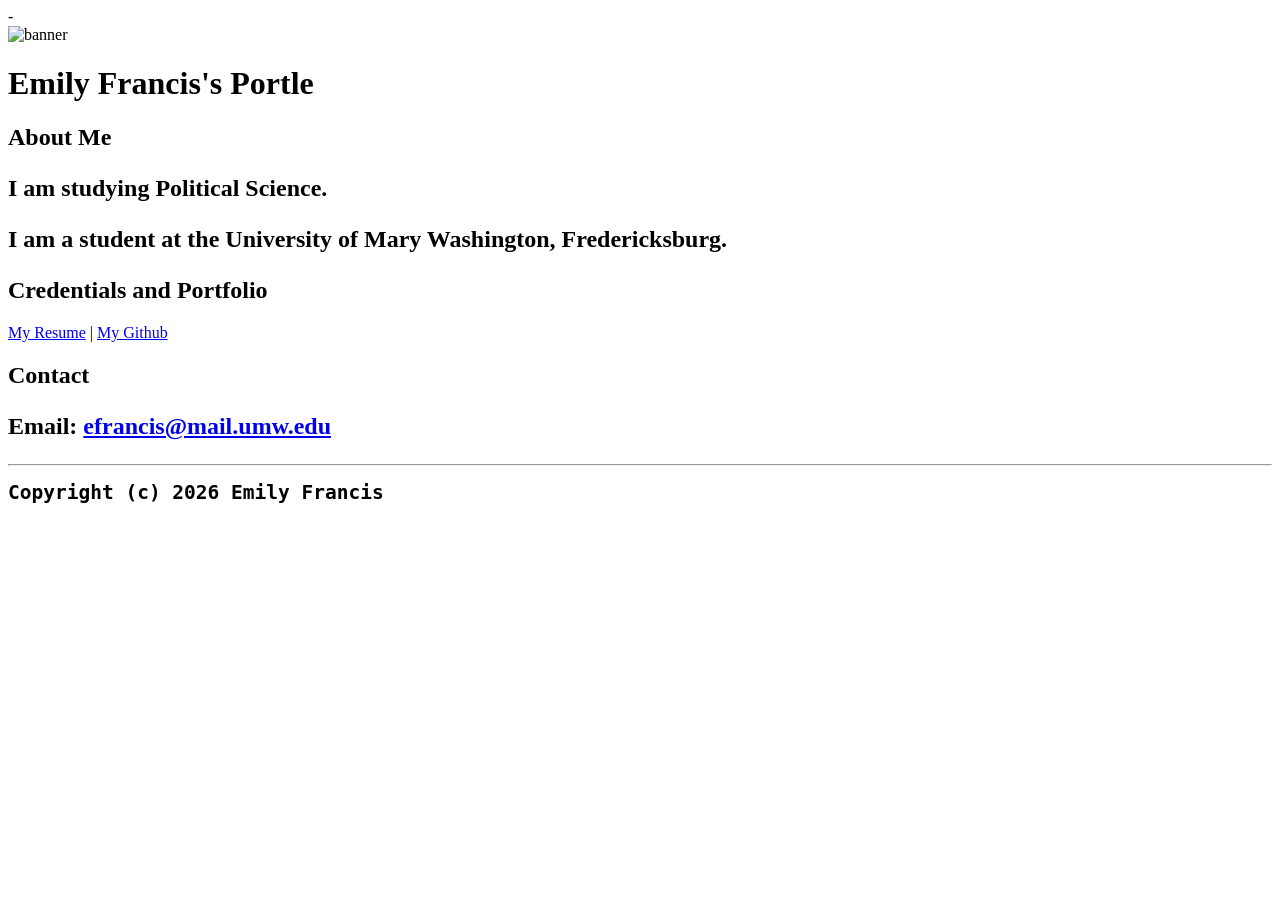
==== index.html @ e5f0472a "Add files via upload" ====
<!doctype html>

<!-- this is a comment for human! -->

<html lang="en">

  <header>
<title>Emily Francis's Portle</title>
<link rel="stylesheet" href="css/master.css">
<link rel="faviconicon" href="favicon.ico" type="image/x-icon">
<link rel="shortcut" href="favicon.ico" type="image/x-icom">
-<meta name="viewport" content="width=device width, initial scale=1, shrink to fit=no">
<meta name="name" content="Emily Francis's Portal">
<meta name="robots" content="noindex, nofollow">
  </header>

  <body>
    <img src="images/banner.jpg" width="75%" alt="banner">
<h1>Emily Francis's Portle<h1>
  <h2>About Me<h2>
    <p>I am studying Political Science.</p>
    <p>I am a student at the University of Mary Washington, Fredericksburg.</p>
<h2>Credentials and Portfolio</h2>

<p><a href="resume.html"> My Resume</a> | <a href="https://github.com/emilyafrancis">My Github</a></p>
<h2>Contact</p>

<p>Email: <a href="mailto:efrancis@mail.umw.edu">efrancis@mail.umw.edu</a></p>
  </body>

  <footer>
<hr>
<code>Copyright (c) 2026 Emily Francis</code>
  </footer>

</html>
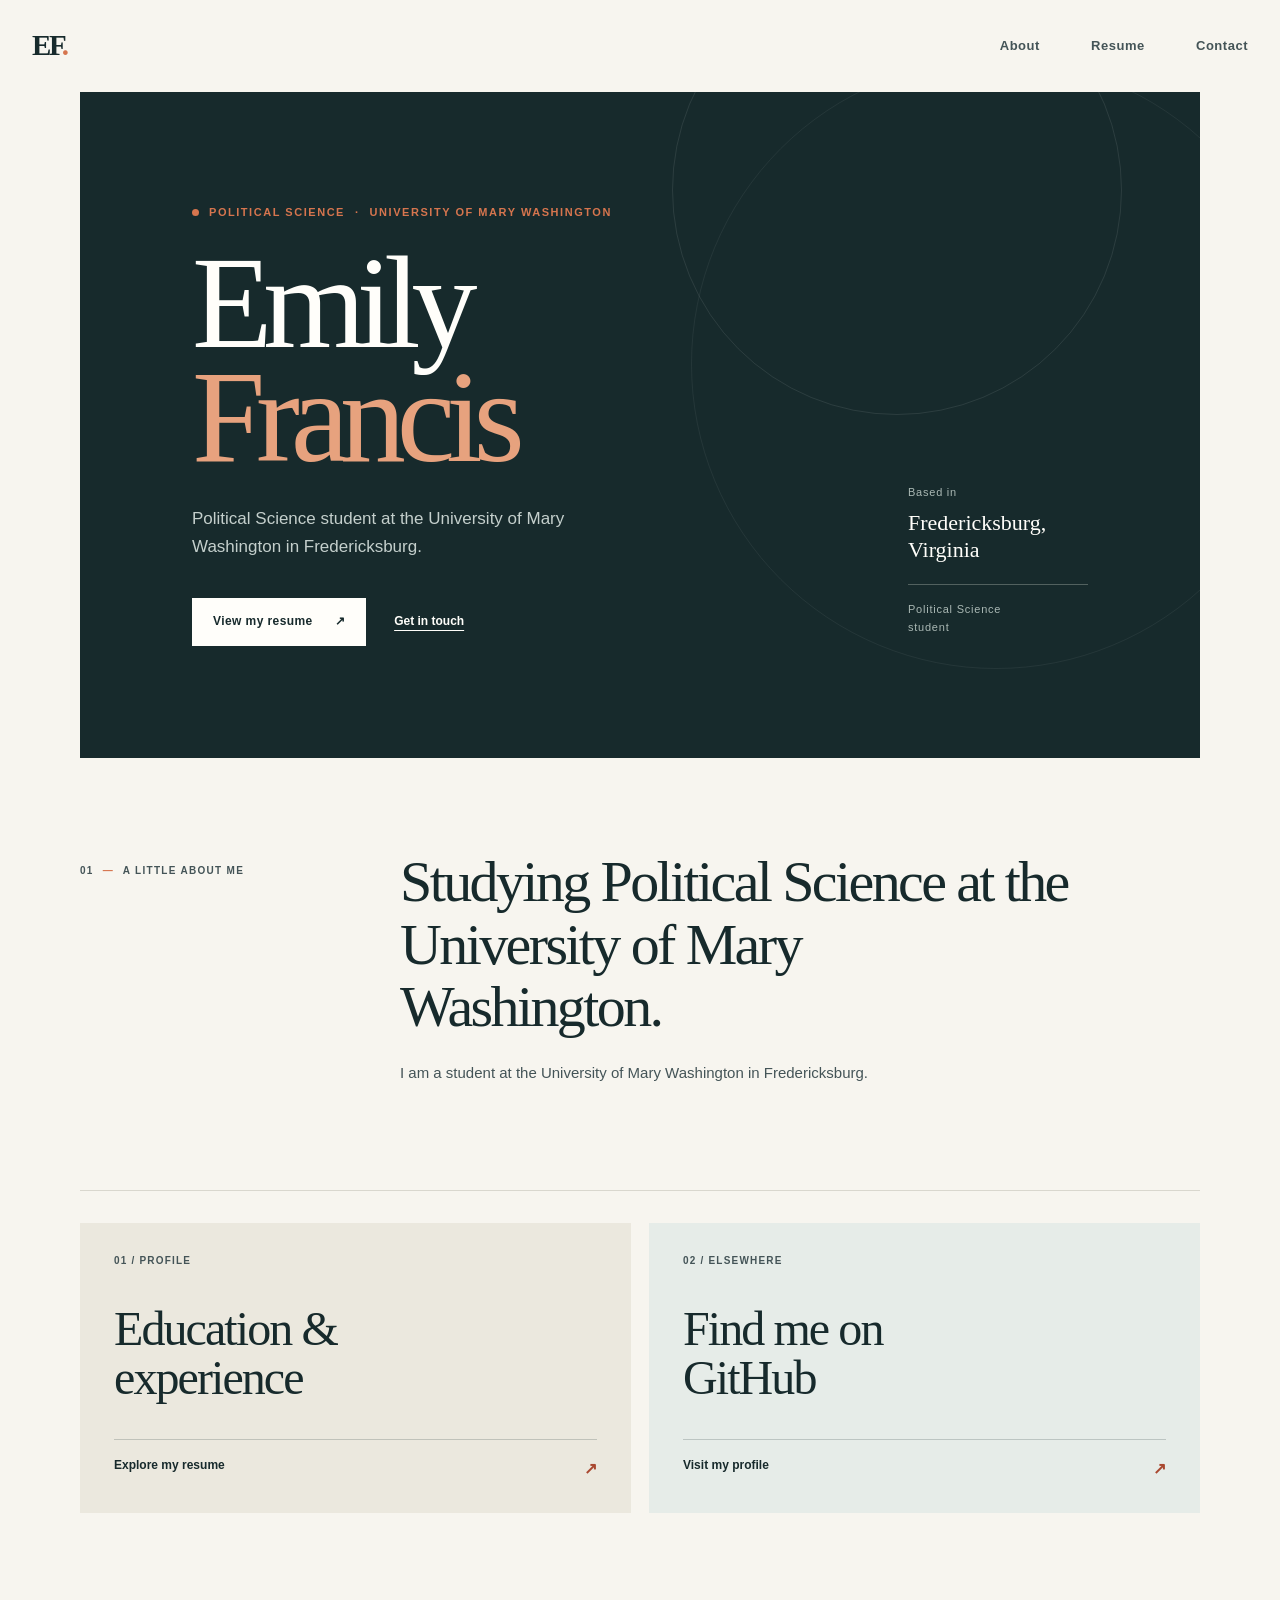
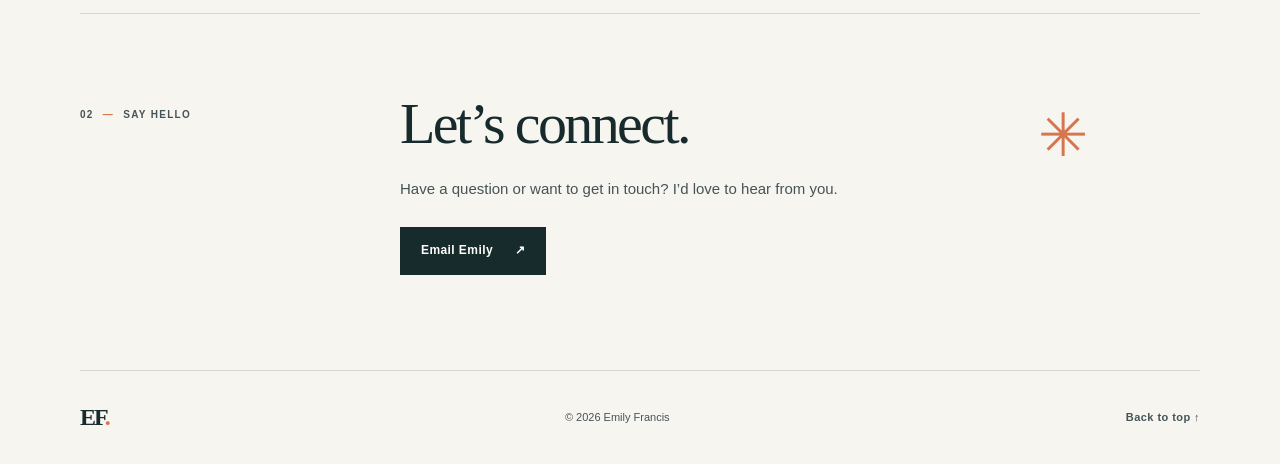
==== commit 0880ca52: "Redesign personal portfolio Co-authored-by: Copilot App <223556219+Copilot@users.noreply.github.com>" ====
--- a/index.html
+++ b/index.html
@@ -1,36 +1,80 @@
 <!doctype html>
+<html lang="en">
+  <head>
+    <meta charset="utf-8">
+    <meta name="viewport" content="width=device-width, initial-scale=1">
+    <meta name="description" content="Emily Francis, Political Science student at the University of Mary Washington.">
+    <title>Emily Francis | Political Science Student</title>
+    <link rel="stylesheet" href="css/master.css">
+  </head>
+  <body>
+    <a class="skip-link" href="#main">Skip to content</a>
+    <header class="site-header">
+      <a class="wordmark" href="index.html" aria-label="Emily Francis, home">EF<span>.</span></a>
+      <nav class="site-nav" aria-label="Main navigation">
+        <a href="#about">About</a>
+        <a href="resume.html">Resume</a>
+        <a href="#contact">Contact</a>
+      </nav>
+    </header>
 
-<!-- this is a comment for human! -->
+    <main id="main">
+      <section class="hero page-width" aria-labelledby="intro-title">
+        <div class="hero-copy">
+          <p class="eyebrow"><span class="eyebrow-mark" aria-hidden="true"></span> Political Science <span aria-hidden="true">·</span> University of Mary Washington</p>
+          <h1 id="intro-title">Emily<br><span>Francis</span></h1>
+          <p class="hero-summary">Political Science student at the University of Mary Washington in Fredericksburg.</p>
+          <div class="hero-actions">
+            <a class="button button-light" href="resume.html">View my resume <span aria-hidden="true">↗</span></a>
+            <a class="text-link text-link-light" href="mailto:efrancis@mail.umw.edu">Get in touch</a>
+          </div>
+        </div>
+        <div class="hero-aside" aria-hidden="true">
+          <span class="hero-aside-label">Based in</span>
+          <span class="hero-aside-place">Fredericksburg,<br>Virginia</span>
+          <span class="hero-aside-rule"></span>
+          <span class="hero-aside-note">Political Science<br>student</span>
+        </div>
+        <span class="hero-orbit hero-orbit-one" aria-hidden="true"></span>
+        <span class="hero-orbit hero-orbit-two" aria-hidden="true"></span>
+      </section>
 
-<html lang="en">
+      <section class="intro-section page-width" id="about" aria-labelledby="about-title">
+        <div class="section-index">01 <span>—</span> A little about me</div>
+        <div class="intro-content">
+          <h2 id="about-title">Studying Political Science at the University of Mary Washington.</h2>
+          <p>I am a student at the University of Mary Washington in Fredericksburg.</p>
+        </div>
+      </section>
 
-  <header>
-<title>Emily Francis's Portle</title>
-<link rel="stylesheet" href="css/master.css">
-<link rel="faviconicon" href="favicon.ico" type="image/x-icon">
-<link rel="shortcut" href="favicon.ico" type="image/x-icom">
--<meta name="viewport" content="width=device width, initial scale=1, shrink to fit=no">
-<meta name="name" content="Emily Francis's Portal">
-<meta name="robots" content="noindex, nofollow">
-  </header>
+      <section class="highlights page-width" aria-label="Explore">
+        <a class="feature-card feature-card-resume" href="resume.html">
+          <span class="card-number">01 / PROFILE</span>
+          <span class="card-title">Education &amp;<br>experience</span>
+          <span class="card-bottom">Explore my resume <span aria-hidden="true">↗</span></span>
+        </a>
+        <a class="feature-card feature-card-github" href="https://github.com/emilyafrancis" target="_blank" rel="noreferrer">
+          <span class="card-number">02 / ELSEWHERE</span>
+          <span class="card-title">Find me on<br>GitHub</span>
+          <span class="card-bottom">Visit my profile <span aria-hidden="true">↗</span></span>
+        </a>
+      </section>
 
-  <body>
-    <img src="images/banner.jpg" width="75%" alt="banner">
-<h1>Emily Francis's Portle<h1>
-  <h2>About Me<h2>
-    <p>I am studying Political Science.</p>
-    <p>I am a student at the University of Mary Washington, Fredericksburg.</p>
-<h2>Credentials and Portfolio</h2>
+      <section class="contact-section page-width" id="contact" aria-labelledby="contact-title">
+        <div class="section-index">02 <span>—</span> Say hello</div>
+        <div class="contact-content">
+          <h2 id="contact-title">Let’s connect.</h2>
+          <p>Have a question or want to get in touch? I’d love to hear from you.</p>
+          <a class="button button-dark" href="mailto:efrancis@mail.umw.edu">Email Emily <span aria-hidden="true">↗</span></a>
+        </div>
+        <span class="contact-spark" aria-hidden="true">✳</span>
+      </section>
+    </main>
 
-<p><a href="resume.html"> My Resume</a> | <a href="https://github.com/emilyafrancis">My Github</a></p>
-<h2>Contact</p>
-
-<p>Email: <a href="mailto:efrancis@mail.umw.edu">efrancis@mail.umw.edu</a></p>
+    <footer class="site-footer page-width">
+      <a class="wordmark footer-wordmark" href="index.html">EF<span>.</span></a>
+      <p>© 2026 Emily Francis</p>
+      <a class="footer-top" href="#main">Back to top ↑</a>
+    </footer>
   </body>
-
-  <footer>
-<hr>
-<code>Copyright (c) 2026 Emily Francis</code>
-  </footer>
-
 </html>
--- a/css/master.css
+++ b/css/master.css
@@ -0,0 +1,315 @@
+:root {
+  color-scheme: light;
+  --ink: #172a2c;
+  --ink-soft: #445457;
+  --paper: #f7f5ef;
+  --paper-deep: #ebe8de;
+  --white: #fffefa;
+  --accent: #d6754e;
+  --accent-deep: #a94830;
+  --line: #d9d7ce;
+  --serif: Georgia, "Times New Roman", serif;
+  --sans: "Avenir Next", Avenir, "Segoe UI", sans-serif;
+}
+
+* { box-sizing: border-box; }
+html { scroll-behavior: smooth; }
+body {
+  margin: 0;
+  background: var(--paper);
+  color: var(--ink);
+  font-family: var(--sans);
+  font-size: 16px;
+  line-height: 1.65;
+  -webkit-font-smoothing: antialiased;
+}
+a { color: inherit; }
+a:focus-visible {
+  outline: 3px solid var(--accent-deep);
+  outline-offset: 5px;
+  border-radius: 2px;
+}
+::selection { color: var(--white); background: var(--accent-deep); }
+.page-width { width: min(1120px, calc(100% - 64px)); margin-inline: auto; }
+.visually-hidden {
+  position: absolute;
+  width: 1px;
+  height: 1px;
+  padding: 0;
+  margin: -1px;
+  overflow: hidden;
+  clip: rect(0, 0, 0, 0);
+  white-space: nowrap;
+  border: 0;
+}
+.skip-link {
+  position: absolute;
+  z-index: 10;
+  top: 12px;
+  left: 12px;
+  transform: translateY(-160%);
+  padding: 10px 16px;
+  background: var(--white);
+  color: var(--ink);
+  font-weight: 700;
+}
+.skip-link:focus { transform: translateY(0); }
+.site-header {
+  width: min(1280px, calc(100% - 64px));
+  height: 92px;
+  margin: auto;
+  display: flex;
+  align-items: center;
+  justify-content: space-between;
+}
+.wordmark {
+  text-decoration: none;
+  font-family: var(--serif);
+  font-size: 29px;
+  font-weight: 700;
+  letter-spacing: -.08em;
+}
+.wordmark span, .resume-heading h1 span { color: var(--accent); }
+.site-nav { display: flex; gap: clamp(24px, 4vw, 52px); align-items: center; }
+.site-nav a, .footer-top {
+  color: var(--ink-soft);
+  font-size: 13px;
+  font-weight: 650;
+  letter-spacing: .04em;
+  text-decoration: none;
+  transition: color .18s ease;
+}
+.site-nav a:hover, .footer-top:hover { color: var(--accent-deep); }
+.site-nav a[aria-current="page"] { color: var(--accent-deep); }
+.hero {
+  min-height: 590px;
+  position: relative;
+  isolation: isolate;
+  overflow: hidden;
+  display: flex;
+  align-items: center;
+  justify-content: space-between;
+  padding: clamp(56px, 9vw, 112px);
+  background: var(--ink);
+  color: var(--white);
+}
+.hero-copy { position: relative; z-index: 2; max-width: 620px; }
+.eyebrow {
+  display: flex;
+  align-items: center;
+  gap: 10px;
+  margin: 0 0 25px;
+  color: var(--accent);
+  font-size: 11px;
+  font-weight: 750;
+  letter-spacing: .14em;
+  line-height: 1.5;
+  text-transform: uppercase;
+}
+.eyebrow-mark {
+  display: inline-block;
+  width: 7px;
+  height: 7px;
+  flex: 0 0 7px;
+  border-radius: 50%;
+  background: var(--accent);
+}
+.hero h1, .resume-heading h1 {
+  margin: 0;
+  font-family: var(--serif);
+  font-size: clamp(70px, 10.3vw, 132px);
+  font-weight: 400;
+  letter-spacing: -.07em;
+  line-height: .87;
+}
+.hero h1 span { color: #e7a27e; }
+.hero-summary { max-width: 410px; margin: 30px 0 0; color: #c4cfcc; font-size: 17px; }
+.hero-actions { display: flex; align-items: center; gap: 28px; margin-top: 37px; }
+.button {
+  min-height: 48px;
+  display: inline-flex;
+  align-items: center;
+  justify-content: center;
+  gap: 22px;
+  padding: 0 20px;
+  border: 1px solid transparent;
+  font-size: 12px;
+  font-weight: 750;
+  letter-spacing: .035em;
+  text-decoration: none;
+  transition: background-color .18s ease, color .18s ease, transform .18s ease;
+}
+.button:hover { transform: translateY(-2px); }
+.button-light { background: var(--white); color: var(--ink); }
+.button-light:hover { background: #e7a27e; }
+.button-dark { background: var(--ink); color: var(--white); }
+.button-dark:hover { background: var(--accent-deep); }
+.text-link { font-size: 12px; font-weight: 700; text-underline-offset: 5px; }
+.text-link-light { color: var(--white); }
+.hero-aside {
+  position: relative;
+  z-index: 2;
+  align-self: flex-end;
+  display: flex;
+  flex-direction: column;
+  min-width: 180px;
+  margin: 0 0 10px 35px;
+}
+.hero-aside-label, .hero-aside-note { color: #aab8b4; font-size: 11px; letter-spacing: .07em; }
+.hero-aside-place { margin: 8px 0 20px; font-family: var(--serif); font-size: 22px; line-height: 1.24; }
+.hero-aside-rule { width: 100%; height: 1px; margin-bottom: 15px; background: #52615f; }
+.hero-orbit {
+  position: absolute;
+  z-index: 1;
+  width: 450px;
+  height: 450px;
+  border: 1px solid rgb(255 255 255 / 9%);
+  border-radius: 50%;
+  pointer-events: none;
+}
+.hero-orbit-one { right: 7%; top: -19%; }
+.hero-orbit-two { right: -9%; top: -5%; width: 610px; height: 610px; border-color: rgb(255 255 255 / 6%); }
+.intro-section, .contact-section {
+  display: grid;
+  grid-template-columns: minmax(160px, .7fr) 2fr;
+  gap: 40px;
+  padding-block: 104px;
+  border-bottom: 1px solid var(--line);
+}
+.section-index { color: var(--ink-soft); font-size: 10px; font-weight: 750; letter-spacing: .13em; line-height: 1.7; text-transform: uppercase; }
+.section-index span { margin-inline: 5px; color: var(--accent); }
+.intro-content { max-width: 700px; }
+.intro-content h2, .contact-content h2 {
+  max-width: 670px;
+  margin: -11px 0 22px;
+  font-family: var(--serif);
+  font-size: clamp(36px, 5vw, 58px);
+  font-weight: 400;
+  letter-spacing: -.045em;
+  line-height: 1.08;
+}
+.intro-content p, .contact-content p { max-width: 555px; margin: 0; color: var(--ink-soft); font-size: 15px; }
+.highlights { display: grid; grid-template-columns: 1fr 1fr; gap: 18px; padding-block: 32px 100px; }
+.feature-card {
+  min-height: 290px;
+  display: flex;
+  flex-direction: column;
+  align-items: flex-start;
+  padding: 30px 34px;
+  text-decoration: none;
+  transition: transform .2s ease, box-shadow .2s ease;
+}
+.feature-card:hover { transform: translateY(-4px); box-shadow: 0 14px 32px rgb(23 42 44 / 9%); }
+.feature-card-resume { background: var(--paper-deep); }
+.feature-card-github { background: #e6ece8; }
+.card-number { color: var(--ink-soft); font-size: 10px; font-weight: 750; letter-spacing: .12em; }
+.card-title { margin: auto 0; font-family: var(--serif); font-size: clamp(34px, 4vw, 48px); letter-spacing: -.04em; line-height: 1.02; }
+.card-bottom {
+  width: 100%;
+  display: flex;
+  justify-content: space-between;
+  padding-top: 16px;
+  border-top: 1px solid rgb(23 42 44 / 20%);
+  font-size: 12px;
+  font-weight: 700;
+}
+.card-bottom span { color: var(--accent-deep); font-size: 16px; }
+.contact-section { position: relative; padding-top: 92px; padding-bottom: 95px; border-top: 1px solid var(--line); border-bottom: 0; }
+.contact-content h2 { margin-top: -13px; }
+.contact-content p { margin-bottom: 25px; }
+.contact-spark { position: absolute; top: 72px; right: 10%; color: var(--accent); font-size: 60px; }
+.site-footer {
+  min-height: 94px;
+  display: flex;
+  align-items: center;
+  justify-content: space-between;
+  border-top: 1px solid var(--line);
+}
+.site-footer p { color: var(--ink-soft); font-size: 11px; }
+.footer-wordmark { font-size: 24px; }
+.footer-top { font-size: 11px; }
+.resume-main { padding-top: 66px; }
+.resume-heading { padding: 52px 0 68px; border-bottom: 1px solid var(--line); }
+.resume-heading .eyebrow { margin-bottom: 22px; }
+.resume-heading h1 { font-size: clamp(56px, 8vw, 92px); letter-spacing: -.06em; }
+.resume-lead { margin: 17px 0 22px; color: var(--ink-soft); font-size: 17px; }
+.resume-links { display: flex; flex-wrap: wrap; gap: 10px 25px; }
+.resume-links a { color: var(--accent-deep); font-size: 12px; font-weight: 700; text-underline-offset: 4px; }
+.resume-section {
+  display: grid;
+  grid-template-columns: minmax(160px, .7fr) 2fr;
+  gap: 40px;
+  padding-block: 58px;
+  border-bottom: 1px solid var(--line);
+}
+.resume-details h2, .experience-topline h3 {
+  margin: 0 0 4px;
+  font-family: var(--serif);
+  font-size: 25px;
+  font-weight: 400;
+  letter-spacing: -.025em;
+  line-height: 1.25;
+}
+.resume-details > p { margin: 7px 0 0; color: var(--ink-soft); font-size: 14px; }
+.resume-meta { color: var(--ink-soft); font-size: 12px; }
+.detail-separator { padding-inline: 5px; color: var(--accent); }
+.experience-item + .experience-item { margin-top: 43px; padding-top: 39px; border-top: 1px solid var(--line); }
+.experience-topline { display: flex; align-items: flex-start; justify-content: space-between; gap: 25px; }
+.experience-topline h3 { font-size: 22px; }
+.experience-topline .resume-meta { margin: 7px 0 0; }
+.experience-date { flex: 0 0 auto; margin: 6px 0 0; color: var(--ink-soft); font-size: 11px; }
+.experience-item ul { margin: 18px 0 0; padding-left: 18px; color: var(--ink-soft); font-size: 13px; }
+.experience-item li { padding-left: 5px; margin-block: 5px; }
+.experience-item li::marker { color: var(--accent); }
+.resume-cta { display: flex; align-items: center; justify-content: space-between; gap: 20px; padding-block: 42px 62px; }
+.resume-cta p { font-family: var(--serif); font-size: 24px; }
+
+@media (max-width: 760px) {
+  .page-width { width: min(100% - 40px, 600px); }
+  .site-header { width: calc(100% - 40px); height: 76px; }
+  .hero { min-height: 610px; align-items: flex-start; flex-direction: column; justify-content: center; padding: 52px 34px; }
+  .hero h1 { font-size: clamp(72px, 17vw, 118px); }
+  .hero-summary { max-width: 360px; font-size: 15px; }
+  .hero-aside { align-self: flex-start; min-width: 0; margin: 38px 0 0; }
+  .hero-aside-place { margin-bottom: 12px; font-size: 18px; }
+  .hero-aside-rule { width: 150px; margin-bottom: 10px; }
+  .hero-aside-note { font-size: 10px; }
+  .hero-orbit-one { right: -54%; top: -13%; }
+  .hero-orbit-two { right: -85%; top: 3%; }
+  .intro-section, .contact-section, .resume-section { grid-template-columns: 1fr; gap: 23px; padding-block: 65px; }
+  .intro-content h2 { margin-top: 0; }
+  .highlights { gap: 12px; padding-block: 22px 65px; }
+  .feature-card { min-height: 245px; padding: 24px; }
+  .card-title { font-size: clamp(28px, 6vw, 40px); }
+  .contact-content h2 { margin-top: 0; }
+  .contact-spark { top: 53px; right: 8%; font-size: 42px; }
+  .resume-main { padding-top: 30px; }
+  .resume-heading { padding-block: 38px 48px; }
+  .resume-section { gap: 19px; padding-block: 40px; }
+  .experience-topline { flex-direction: column; gap: 5px; }
+  .experience-date { margin-top: 0; }
+}
+
+@media (max-width: 440px) {
+  .page-width { width: calc(100% - 32px); }
+  .site-header { width: calc(100% - 32px); height: 70px; }
+  .site-nav { gap: 17px; }
+  .site-nav a { font-size: 11px; }
+  .hero { min-height: 580px; padding-inline: 25px; }
+  .eyebrow { font-size: 9px; letter-spacing: .1em; }
+  .hero-actions { align-items: flex-start; flex-direction: column; gap: 20px; }
+  .highlights { grid-template-columns: 1fr; }
+  .feature-card { min-height: 220px; }
+  .site-footer { min-height: 82px; }
+  .site-footer p, .footer-top { font-size: 9px; }
+  .resume-heading h1 { font-size: 55px; }
+}
+
+@media (prefers-reduced-motion: reduce) {
+  *, *::before, *::after {
+    scroll-behavior: auto !important;
+    transition-duration: .01ms !important;
+    animation-duration: .01ms !important;
+    animation-iteration-count: 1 !important;
+  }
+}
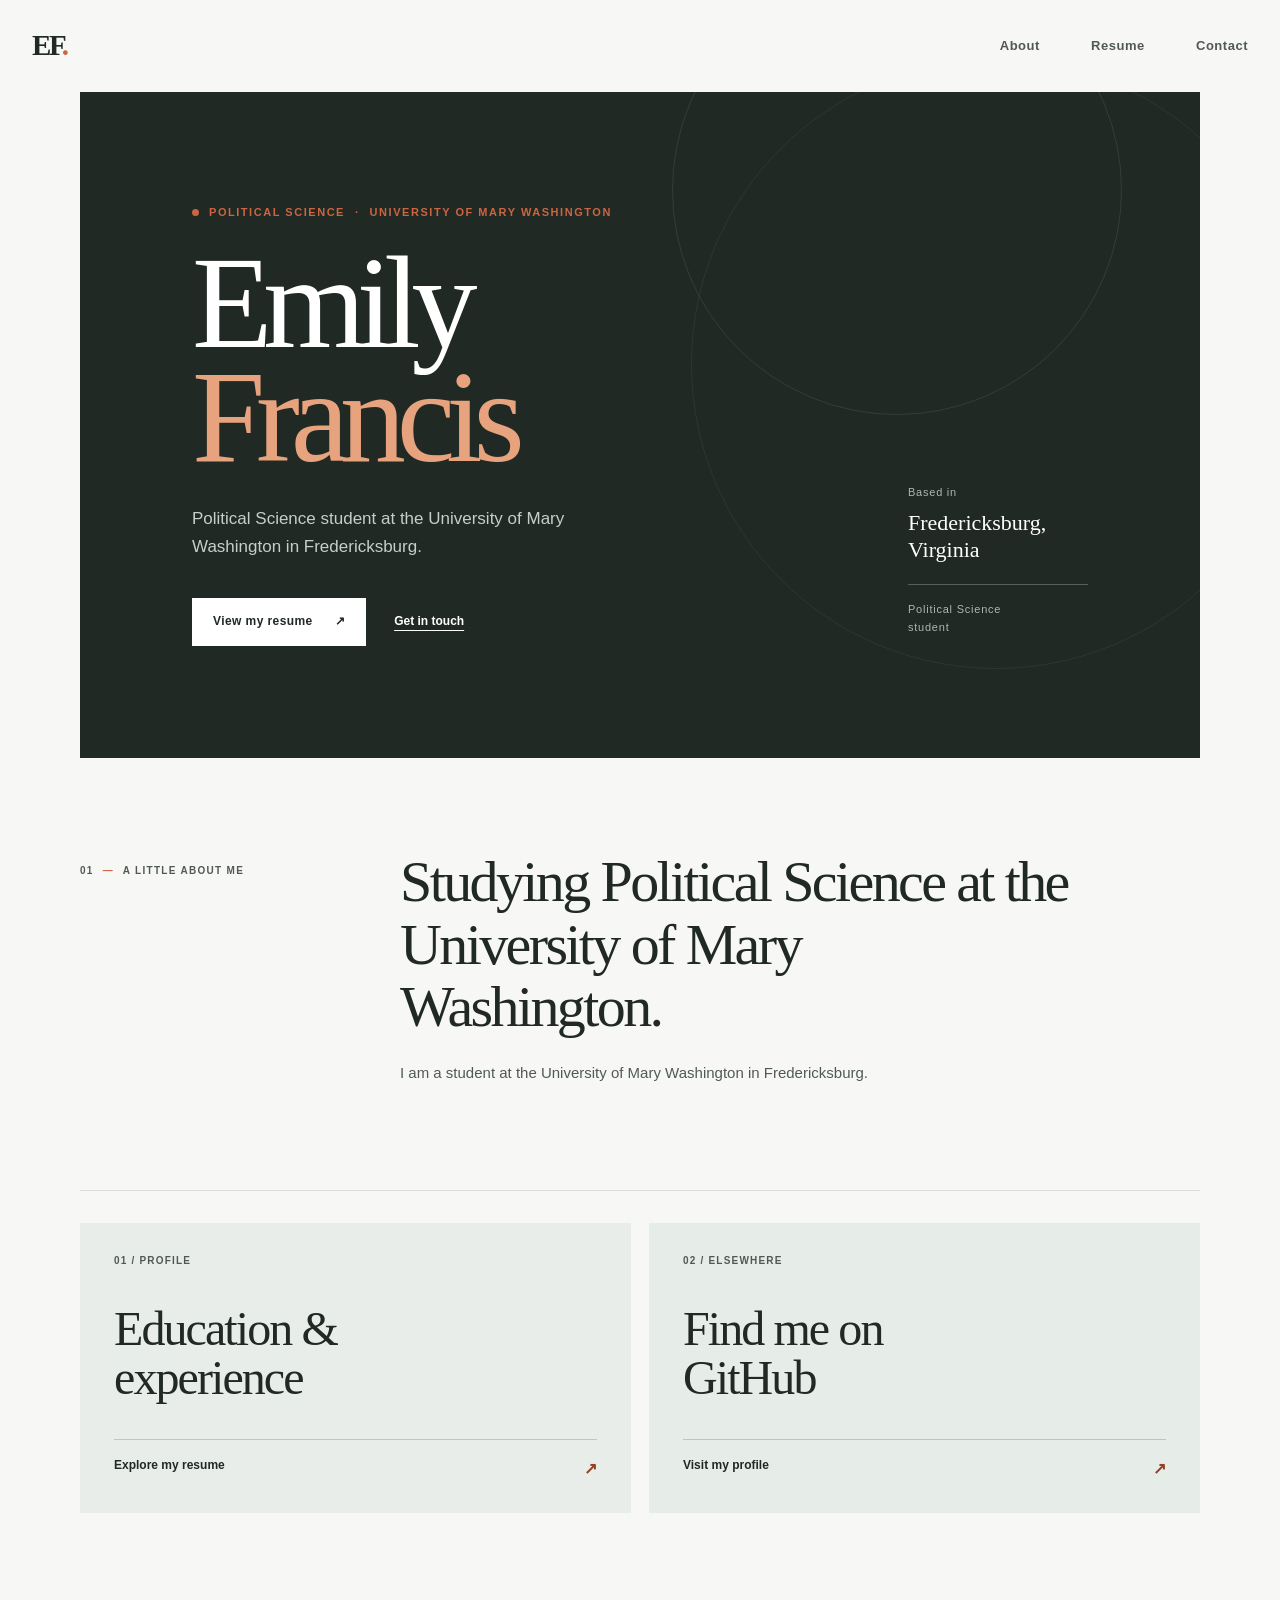
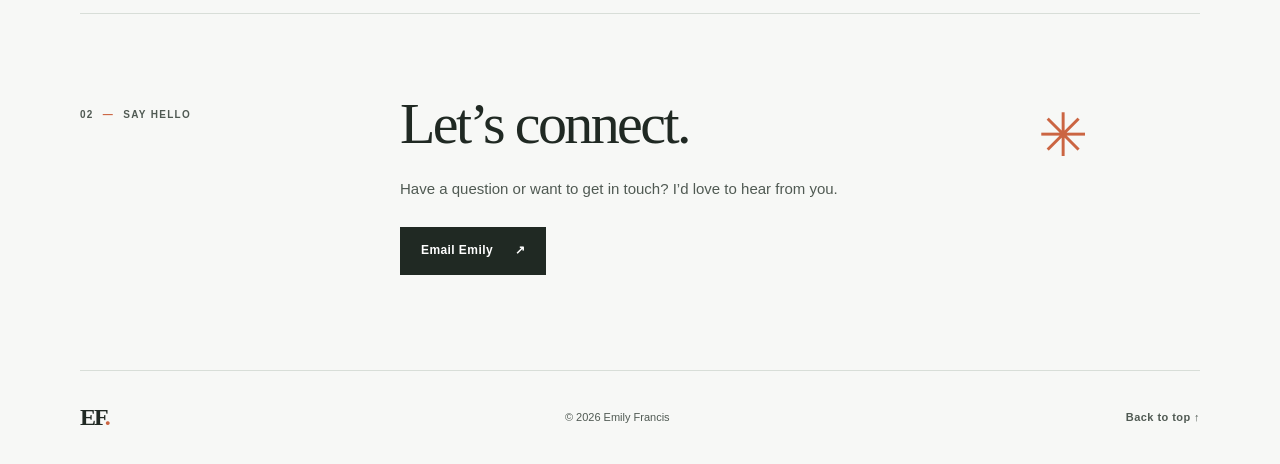
==== commit 341c5509: "Use a neutral portfolio palette Co-authored-by: Copilot App <223556219+Copilot@users.noreply.github." ====
--- a/index.html
+++ b/index.html
@@ -5,7 +5,7 @@
     <meta name="viewport" content="width=device-width, initial-scale=1">
     <meta name="description" content="Emily Francis, Political Science student at the University of Mary Washington.">
     <title>Emily Francis | Political Science Student</title>
-    <link rel="stylesheet" href="css/master.css">
+    <link rel="stylesheet" href="css/master.css?v=2">
   </head>
   <body>
     <a class="skip-link" href="#main">Skip to content</a>
--- a/css/master.css
+++ b/css/master.css
@@ -1,13 +1,13 @@
 :root {
   color-scheme: light;
-  --ink: #172a2c;
-  --ink-soft: #445457;
-  --paper: #f7f5ef;
-  --paper-deep: #ebe8de;
-  --white: #fffefa;
-  --accent: #d6754e;
-  --accent-deep: #a94830;
-  --line: #d9d7ce;
+  --ink: #202923;
+  --ink-soft: #505a53;
+  --paper: #f7f8f6;
+  --paper-deep: #e9ede9;
+  --white: #ffffff;
+  --accent: #cb6542;
+  --accent-deep: #963f28;
+  --line: #d8ded8;
   --serif: Georgia, "Times New Roman", serif;
   --sans: "Avenir Next", Avenir, "Segoe UI", sans-serif;
 }
